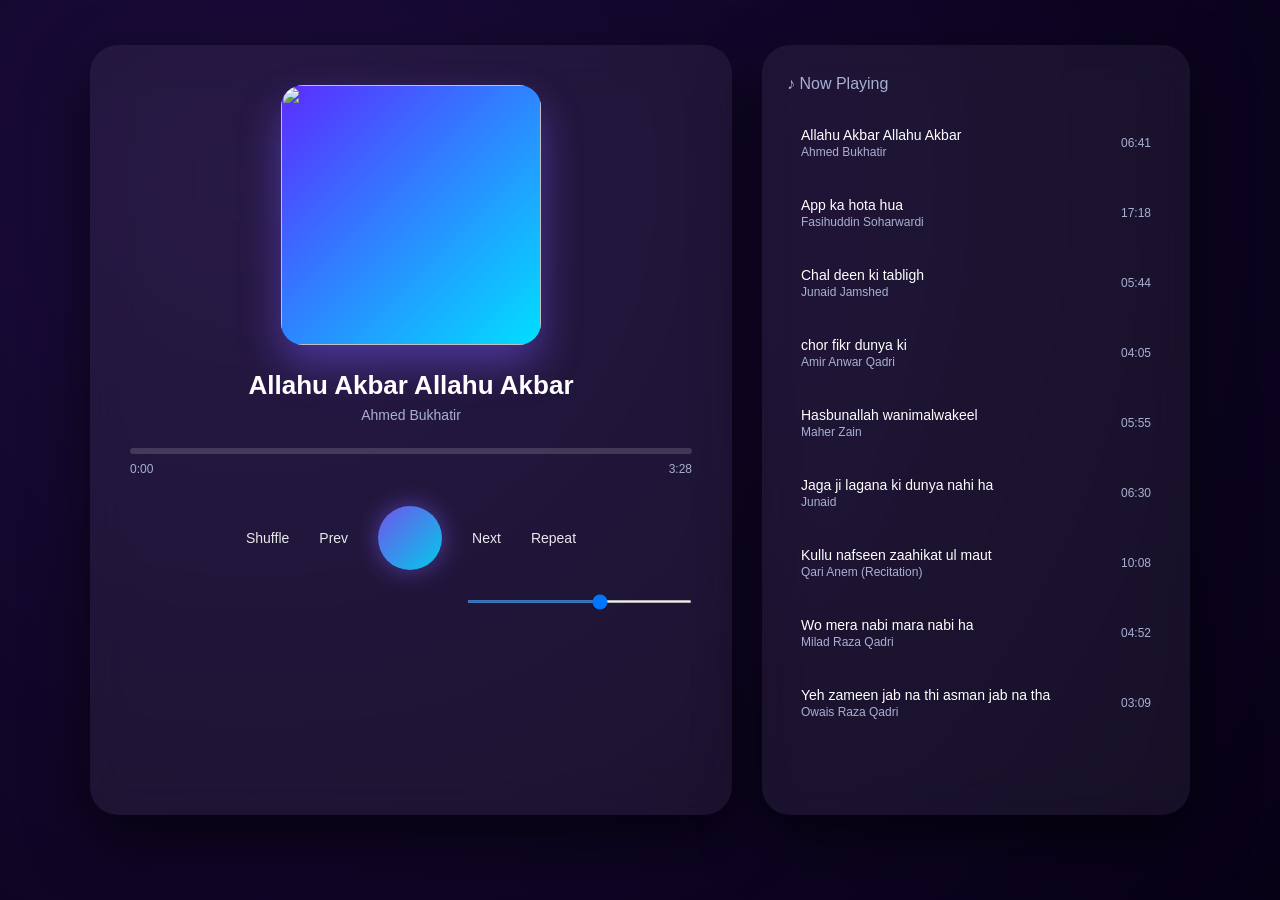
==== index.html @ 18a1b4c5 "commit code" ====
<!doctype html>
<html lang="en">
  <head>
    <meta charset="UTF-8" />
    <meta name="viewport" content="width=device-width, initial-scale=1.0" />
    <link
      rel="stylesheet"
      href="https://cdnjs.cloudflare.com/ajax/libs/font-awesome/7.0.1/css/all.min.css"
      integrity="sha512-2SwdPD6INVrV/lHTZbO2nodKhrnDdJK9/kg2XD1r9uGqPo1cUbujc+IYdlYdEErWNu69gVcYgdxlmVmzTWnetw=="
      crossorigin="anonymous"
      referrerpolicy="no-referrer"
    />
    <meta
      name="description"
      content="Islamic audio player for Naats, Hamd and Quran recitations — stream devotional recitations with album art, progress, volume, shuffle and repeat controls."
    />
    <meta name="theme-color" content="#1b8a34" />
    <link
      rel="icon"
      href="data:image/svg+xml;utf8,<svg xmlns='http://www.w3.org/2000/svg' viewBox='0 0 64 64'><rect width='64' height='64' fill='%231b8a34'/><path d='M40 32a12 12 0 1 1-12-12 9 9 0 0 0 12 12z' fill='white'/><polygon points='44,16 48,26 38,22 32,26 36,16' fill='white'/></svg>"
    />
    <link
      rel="apple-touch-icon"
      href="data:image/svg+xml;utf8,<svg xmlns='http://www.w3.org/2000/svg' viewBox='0 0 64 64'><rect width='64' height='64' fill='%231b8a34'/><path d='M40 32a12 12 0 1 1-12-12 9 9 0 0 0 12 12z' fill='white'/><polygon points='44,16 48,26 38,22 32,26 36,16' fill='white'/></svg>"
    />
      <meta name="keywords" content="audio player, Islamic music, Naats, Hamd, Quran recitation, devotional music, streaming player, music controls" />
    <link rel="stylesheet" href="style.css" />
    <title>Audio Player</title>
  </head>

  <body>
    <div class="app">
      <!-- LEFT SIDE PLAYER -->
      <div class="player-card">
        <div class="album-art">
          <img
            src="https://encrypted-tbn0.gstatic.com/images?q=tbn:ANd9GcQQZvdc0ycMD11iBwNY1EzGIeoVQK1CTWKbEw&s"
            alt=""
            class="album-img"
            alt="Album Art Image"
          />
        </div>

        <div class="track-info">
          <div class="track-title">Allahu Akbar Allahu Akbar</div>
          <div class="artist-name">Ahmed Bukhatir</div>
        </div>

        <div class="progress-container">
          <div class="progress-bar">
            <div class="progress-fill"></div>
          </div>
          <div class="time-stamps">
            <span id="song-time">0:00</span>
            <span class="total-time">3:28</span>
          </div>
        </div>

        <div class="controls">
          <button class="btn btn-shuffle">Shuffle</button>
          <button class="btn btn-previous">Prev</button>
          <button class="btn btn-play">
            <i class="fa-solid fa-play play-btn"></i>
          </button>
          <button class="btn btn-next">Next</button>
          <button class="btn btn-repeat">Repeat</button>
        </div>
        <div class="volume">
          <i class="fa-solid fa-volume-high volume-icon"></i>
          <input
            type="range"
            id="volume-control"
            min="0"
            max="100"
            value="60"
            style="width: 100%; margin-top: 20px"
          />
        </div>
      </div>

      <!-- RIGHT PLAYLIST -->
      <div class="playlist-panel">
        <div class="panel-title">♪ Now Playing</div>
      </div>
    </div>
    <script src="script.js"></script>
  </body>
</html>
---- style.css ----
:root {
        --bg-dark: #0d0221;
        --bg-card: rgba(255, 255, 255, 0.06);
        --neon-purple: #7b5cff;
        --neon-blue: #00e0ff;
        --text-muted: #a8b0d3;
      }

      * {
        margin: 0;
        padding: 0;
        box-sizing: border-box;
        font-family: "Segoe UI", Roboto, sans-serif;
      }

      body {
        min-height: 100vh;
        background: radial-gradient(circle at 20% 20%, #1a0b3a, #070116);
        color: white;
        display: flex;
        justify-content: center;
        align-items: center;
        padding: 30px;
      }

      .app {
        width: 100%;
        max-width: 1100px;
        display: grid;
        grid-template-columns: 1.2fr 0.8fr;
        gap: 30px;
        height: 90vh;
      }

      /* LEFT PLAYER */
      .player-card {
        background: var(--bg-card);
        backdrop-filter: blur(20px);
        border-radius: 28px;
        padding: 40px;
        box-shadow: 0 25px 60px rgba(0, 0, 0, 0.6);
        height: 95%;
      }

      .album-art {
        width: 260px;
        height: 260px;
        margin: 0 auto 25px;
        border-radius: 22px;
        background: linear-gradient(135deg, #5b2cff, #00e0ff);
        display: flex;
        align-items: center;
        justify-content: center;
        font-weight: bold;
        letter-spacing: 2px;
        box-shadow: 0 20px 40px rgba(123, 92, 255, 0.45);
      }
      .album-img {
        width: 100%;
        height: 100%;
        object-fit: cover;
        border-radius: 22px;
      }
      .track-info {
        text-align: center;
        margin-bottom: 25px;
      }

      .track-title {
        font-size: 26px;
        font-weight: 600;
        margin-bottom: 6px;
      }

      .artist-name {
        color: var(--text-muted);
        font-size: 14px;
      }

      /* PROGRESS */
      .progress-container {
        margin: 25px 0 30px;
      }

      .progress-bar {
        width: 100%;
        cursor: pointer;
        height: 6px;
        background: rgba(255, 255, 255, 0.15);
        border-radius: 10px;
        overflow: hidden;
      }

      .progress-fill {
        width: 0%;
        height: 100%;
        background: linear-gradient(
          90deg,
          var(--neon-purple),
          var(--neon-blue)
        );
      }

      .time-stamps {
        margin-top: 8px;
        display: flex;
        justify-content: space-between;
        font-size: 12px;
        color: var(--text-muted);
      }
      /* CONTROLS */
      .volume {
        display: flex;
        align-items: center;
        gap: 15px;
        margin-top: 10px;
        justify-content: end;
      }
      .volume .volume-icon {
        font-size: 18px;
        color: var(--text-muted);
        margin-top: 20px;
        margin-bottom: 15px;
        cursor: pointer;
      }
      #volume-control {
        cursor: pointer;
        width: 40% !important;
        height: 3px;
        margin-bottom: 15px;
      }
      .controls {
        display: flex;
        justify-content: center;
        align-items: center;
        gap: 30px;
        margin-bottom: 10px;
        cursor: pointer;
      }

      .btn {
        background: none;
        border: none;
        color: white;
        cursor: pointer;
        font-size: 14px;
        opacity: 0.9;
        transition: 0.25s;
      }

      .btn:hover {
        opacity: 1;
        transform: scale(1.08);
      }

      .btn-play {
        width: 64px;
        height: 64px;
        border-radius: 50%;
        background: linear-gradient(
          135deg,
          var(--neon-purple),
          var(--neon-blue)
        );
        display: flex;
        align-items: center;
        justify-content: center;
        font-size: 22px;
        box-shadow: 0 0 25px rgba(123, 92, 255, 0.6);
      }

      /* RIGHT PANEL */
      .playlist-panel {
        height: 95%;
        background: var(--bg-card);
        backdrop-filter: blur(20px);
        border-radius: 28px;
        padding: 30px 25px;
        box-shadow: 0 25px 60px rgba(0, 0, 0, 0.6);
        overflow-y: auto;
        scrollbar-width: thin;
        scrollbar-color: var(--neon-purple) transparent;
        scroll-behavior: smooth;
      }

      .panel-title {
        font-size: 16px;
        margin-bottom: 20px;
        color: var(--text-muted);
      }

      .playlist-item {
        display: flex;
        justify-content: space-between;
        align-items: center;
        padding: 14px;
        border-radius: 14px;
        margin-bottom: 10px;
        transition: 0.25s;
        cursor: pointer;
      }

      .playlist-item:hover {
        background: rgba(255, 255, 255, 0.05);
      }

      .playlist-item.active {
        background: linear-gradient(
          135deg,
          rgba(123, 92, 255, 0.35),
          rgba(0, 224, 255, 0.25)
        );
      }

      .item-info {
        display: flex;
        flex-direction: column;
        gap: 2px;
      }

      .song-name {
        font-size: 14px;
        font-weight: 500;
      }

      .artist-small {
        font-size: 12px;
        color: var(--text-muted);
      }

      .duration {
        font-size: 12px;
        color: var(--text-muted);
      }

      /* RESPONSIVE */
      @media (max-width: 900px) {
        body {
          padding: 0%;
        }
        .app {
          grid-template-columns: 1fr;
          gap: 10px;
        }
        .player-card {
          border-radius: 0%;
        }
        .playlist-panel {
          border-radius: 0%;
          min-height: 70vh;
        }
      }
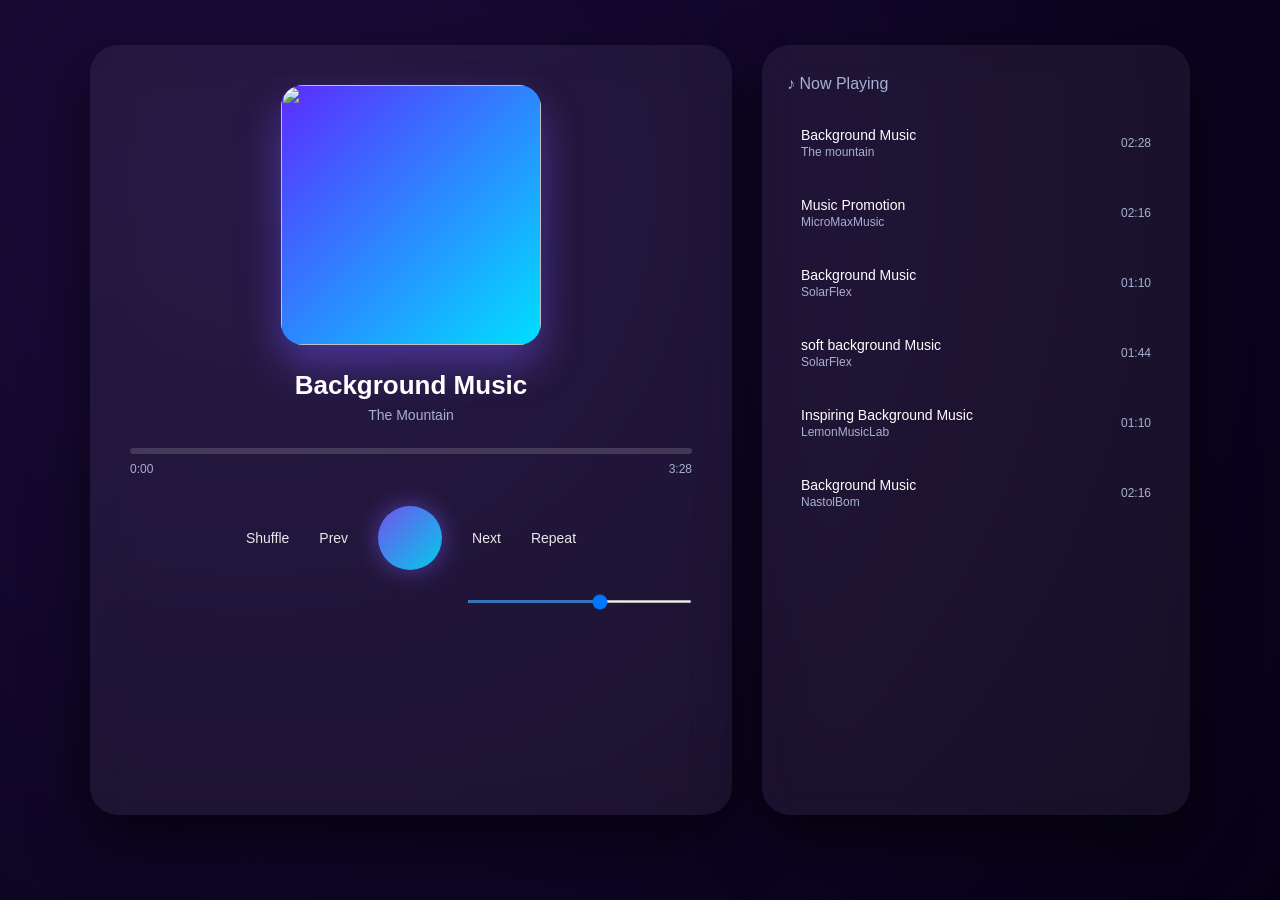
==== commit c9b3b08c: "change some odd photos and text" ====
--- a/index.html
+++ b/index.html
@@ -12,18 +12,18 @@
     />
     <meta
       name="description"
-      content="Islamic audio player for Naats, Hamd and Quran recitations — stream devotional recitations with album art, progress, volume, shuffle and repeat controls."
+      content=" audio player backgroundMusic — stream devotional bgMusic with album art, progress, volume, shuffle and repeat controls."
     />
     <meta name="theme-color" content="#1b8a34" />
     <link
       rel="icon"
-      href="data:image/svg+xml;utf8,<svg xmlns='http://www.w3.org/2000/svg' viewBox='0 0 64 64'><rect width='64' height='64' fill='%231b8a34'/><path d='M40 32a12 12 0 1 1-12-12 9 9 0 0 0 12 12z' fill='white'/><polygon points='44,16 48,26 38,22 32,26 36,16' fill='white'/></svg>"
+      href="https://cdn.pixabay.com/audio/2023/07/22/17-23-51-813_200x200.jpg"
     />
-    <link
-      rel="apple-touch-icon"
-      href="data:image/svg+xml;utf8,<svg xmlns='http://www.w3.org/2000/svg' viewBox='0 0 64 64'><rect width='64' height='64' fill='%231b8a34'/><path d='M40 32a12 12 0 1 1-12-12 9 9 0 0 0 12 12z' fill='white'/><polygon points='44,16 48,26 38,22 32,26 36,16' fill='white'/></svg>"
+
+    <meta
+      name="keywords"
+      content="audio player, bgmusic, background, softmusics"
     />
-      <meta name="keywords" content="audio player, Islamic music, Naats, Hamd, Quran recitation, devotional music, streaming player, music controls" />
     <link rel="stylesheet" href="style.css" />
     <title>Audio Player</title>
   </head>
@@ -34,7 +34,7 @@
       <div class="player-card">
         <div class="album-art">
           <img
-            src="https://encrypted-tbn0.gstatic.com/images?q=tbn:ANd9GcQQZvdc0ycMD11iBwNY1EzGIeoVQK1CTWKbEw&s"
+            src="https://cdn.pixabay.com/audio/2023/07/22/17-23-51-813_200x200.jpg"
             alt=""
             class="album-img"
             alt="Album Art Image"
@@ -42,8 +42,8 @@
         </div>
 
         <div class="track-info">
-          <div class="track-title">Allahu Akbar Allahu Akbar</div>
-          <div class="artist-name">Ahmed Bukhatir</div>
+          <div class="track-title">Background Music</div>
+          <div class="artist-name">The Mountain</div>
         </div>
 
         <div class="progress-container">
--- a/style.css
+++ b/style.css
@@ -1,252 +1,251 @@
-      :root {
-        --bg-dark: #0d0221;
-        --bg-card: rgba(255, 255, 255, 0.06);
-        --neon-purple: #7b5cff;
-        --neon-blue: #00e0ff;
-        --text-muted: #a8b0d3;
-      }
-
-      * {
-        margin: 0;
-        padding: 0;
-        box-sizing: border-box;
-        font-family: "Segoe UI", Roboto, sans-serif;
-      }
-
-      body {
-        min-height: 100vh;
-        background: radial-gradient(circle at 20% 20%, #1a0b3a, #070116);
-        color: white;
-        display: flex;
-        justify-content: center;
-        align-items: center;
-        padding: 30px;
-      }
-
-      .app {
-        width: 100%;
-        max-width: 1100px;
-        display: grid;
-        grid-template-columns: 1.2fr 0.8fr;
-        gap: 30px;
-        height: 90vh;
-      }
-
-      /* LEFT PLAYER */
-      .player-card {
-        background: var(--bg-card);
-        backdrop-filter: blur(20px);
-        border-radius: 28px;
-        padding: 40px;
-        box-shadow: 0 25px 60px rgba(0, 0, 0, 0.6);
-        height: 95%;
-      }
-
-      .album-art {
-        width: 260px;
-        height: 260px;
-        margin: 0 auto 25px;
-        border-radius: 22px;
-        background: linear-gradient(135deg, #5b2cff, #00e0ff);
-        display: flex;
-        align-items: center;
-        justify-content: center;
-        font-weight: bold;
-        letter-spacing: 2px;
-        box-shadow: 0 20px 40px rgba(123, 92, 255, 0.45);
-      }
-      .album-img {
-        width: 100%;
-        height: 100%;
-        object-fit: cover;
-        border-radius: 22px;
-      }
-      .track-info {
-        text-align: center;
-        margin-bottom: 25px;
-      }
-
-      .track-title {
-        font-size: 26px;
-        font-weight: 600;
-        margin-bottom: 6px;
-      }
-
-      .artist-name {
-        color: var(--text-muted);
-        font-size: 14px;
-      }
-
-      /* PROGRESS */
-      .progress-container {
-        margin: 25px 0 30px;
-      }
-
-      .progress-bar {
-        width: 100%;
-        cursor: pointer;
-        height: 6px;
-        background: rgba(255, 255, 255, 0.15);
-        border-radius: 10px;
-        overflow: hidden;
-      }
-
-      .progress-fill {
-        width: 0%;
-        height: 100%;
-        background: linear-gradient(
-          90deg,
-          var(--neon-purple),
-          var(--neon-blue)
-        );
-      }
-
-      .time-stamps {
-        margin-top: 8px;
-        display: flex;
-        justify-content: space-between;
-        font-size: 12px;
-        color: var(--text-muted);
-      }
-      /* CONTROLS */
-      .volume {
-        display: flex;
-        align-items: center;
-        gap: 15px;
-        margin-top: 10px;
-        justify-content: end;
-      }
-      .volume .volume-icon {
-        font-size: 18px;
-        color: var(--text-muted);
-        margin-top: 20px;
-        margin-bottom: 15px;
-        cursor: pointer;
-      }
-      #volume-control {
-        cursor: pointer;
-        width: 40% !important;
-        height: 3px;
-        margin-bottom: 15px;
-      }
-      .controls {
-        display: flex;
-        justify-content: center;
-        align-items: center;
-        gap: 30px;
-        margin-bottom: 10px;
-        cursor: pointer;
-      }
-
-      .btn {
-        background: none;
-        border: none;
-        color: white;
-        cursor: pointer;
-        font-size: 14px;
-        opacity: 0.9;
-        transition: 0.25s;
-      }
-
-      .btn:hover {
-        opacity: 1;
-        transform: scale(1.08);
-      }
-
-      .btn-play {
-        width: 64px;
-        height: 64px;
-        border-radius: 50%;
-        background: linear-gradient(
-          135deg,
-          var(--neon-purple),
-          var(--neon-blue)
-        );
-        display: flex;
-        align-items: center;
-        justify-content: center;
-        font-size: 22px;
-        box-shadow: 0 0 25px rgba(123, 92, 255, 0.6);
-      }
-
-      /* RIGHT PANEL */
-      .playlist-panel {
-        height: 95%;
-        background: var(--bg-card);
-        backdrop-filter: blur(20px);
-        border-radius: 28px;
-        padding: 30px 25px;
-        box-shadow: 0 25px 60px rgba(0, 0, 0, 0.6);
-        overflow-y: auto;
-        scrollbar-width: thin;
-        scrollbar-color: var(--neon-purple) transparent;
-        scroll-behavior: smooth;
-      }
-
-      .panel-title {
-        font-size: 16px;
-        margin-bottom: 20px;
-        color: var(--text-muted);
-      }
-
-      .playlist-item {
-        display: flex;
-        justify-content: space-between;
-        align-items: center;
-        padding: 14px;
-        border-radius: 14px;
-        margin-bottom: 10px;
-        transition: 0.25s;
-        cursor: pointer;
-      }
-
-      .playlist-item:hover {
-        background: rgba(255, 255, 255, 0.05);
-      }
-
-      .playlist-item.active {
-        background: linear-gradient(
-          135deg,
-          rgba(123, 92, 255, 0.35),
-          rgba(0, 224, 255, 0.25)
-        );
-      }
-
-      .item-info {
-        display: flex;
-        flex-direction: column;
-        gap: 2px;
-      }
-
-      .song-name {
-        font-size: 14px;
-        font-weight: 500;
-      }
-
-      .artist-small {
-        font-size: 12px;
-        color: var(--text-muted);
-      }
-
-      .duration {
-        font-size: 12px;
-        color: var(--text-muted);
-      }
-
-      /* RESPONSIVE */
-      @media (max-width: 900px) {
-        body {
-          padding: 0%;
-        }
-        .app {
-          grid-template-columns: 1fr;
-          gap: 10px;
-        }
-        .player-card {
-          border-radius: 0%;
-        }
-        .playlist-panel {
-          border-radius: 0%;
-          min-height: 70vh;
-        }
-      }+:root {
+  --bg-dark: #0d0221;
+  --bg-card: rgba(255, 255, 255, 0.06);
+  --neon-purple: #7b5cff;
+  --neon-blue: #00e0ff;
+  --text-muted: #a8b0d3;
+}
+
+* {
+  margin: 0;
+  padding: 0;
+  box-sizing: border-box;
+  font-family: "Segoe UI", Roboto, sans-serif;
+  user-select: none;
+  -webkit-tap-highlight-color: transparent !important;
+  outline: none !important;
+}
+
+body {
+  min-height: 100vh;
+  background: radial-gradient(circle at 20% 20%, #1a0b3a, #070116);
+  color: white;
+  display: flex;
+  justify-content: center;
+  align-items: center;
+  padding: 30px;
+}
+
+.app {
+  width: 100%;
+  max-width: 1100px;
+  display: grid;
+  grid-template-columns: 1.2fr 0.8fr;
+  gap: 30px;
+  height: 90vh;
+}
+
+/* LEFT PLAYER */
+.player-card {
+  background: var(--bg-card);
+  backdrop-filter: blur(20px);
+  border-radius: 28px;
+  padding: 40px;
+  box-shadow: 0 25px 60px rgba(0, 0, 0, 0.6);
+  height: 95%;
+}
+
+.album-art {
+  width: 260px;
+  height: 260px;
+  margin: 0 auto 25px;
+  border-radius: 22px;
+  background: linear-gradient(135deg, #5b2cff, #00e0ff);
+  display: flex;
+  align-items: center;
+  justify-content: center;
+  font-weight: bold;
+  letter-spacing: 2px;
+  box-shadow: 0 20px 40px rgba(123, 92, 255, 0.45);
+}
+.album-img {
+  width: 100%;
+  height: 100%;
+  object-fit: cover;
+  border-radius: 22px;
+}
+.track-info {
+  text-align: center;
+  margin-bottom: 25px;
+}
+
+.track-title {
+  font-size: 26px;
+  font-weight: 600;
+  margin-bottom: 6px;
+}
+
+.artist-name {
+  color: var(--text-muted);
+  font-size: 14px;
+}
+
+/* PROGRESS */
+.progress-container {
+  margin: 25px 0 30px;
+}
+
+.progress-bar {
+  width: 100%;
+  cursor: pointer;
+  height: 6px;
+  background: rgba(255, 255, 255, 0.15);
+  border-radius: 10px;
+  overflow: hidden;
+}
+
+.progress-fill {
+  width: 0%;
+  height: 100%;
+  background: linear-gradient(90deg, var(--neon-purple), var(--neon-blue));
+}
+
+.time-stamps {
+  margin-top: 8px;
+  display: flex;
+  justify-content: space-between;
+  font-size: 12px;
+  color: var(--text-muted);
+}
+/* CONTROLS */
+.volume {
+  display: flex;
+  align-items: center;
+  gap: 15px;
+  margin-top: 10px;
+  justify-content: end;
+}
+.volume .volume-icon {
+  font-size: 18px;
+  color: var(--text-muted);
+  margin-top: 20px;
+  margin-bottom: 15px;
+  cursor: pointer;
+}
+#volume-control {
+  cursor: pointer;
+  width: 40% !important;
+  height: 3px;
+  margin-bottom: 15px;
+}
+.controls {
+  display: flex;
+  justify-content: center;
+  align-items: center;
+  gap: 30px;
+  margin-bottom: 10px;
+  cursor: pointer;
+}
+
+.btn {
+  background: none;
+  border: none;
+  color: white;
+  cursor: pointer;
+  font-size: 14px;
+  opacity: 0.9;
+  transition: 0.25s;
+}
+
+.btn:hover {
+  opacity: 1;
+  transform: scale(1.08);
+}
+
+.btn-play {
+  width: 64px;
+  height: 64px;
+  border-radius: 50%;
+  background: linear-gradient(135deg, var(--neon-purple), var(--neon-blue));
+  display: flex;
+  align-items: center;
+  justify-content: center;
+  font-size: 22px;
+  box-shadow: 0 0 25px rgba(123, 92, 255, 0.6);
+}
+
+/* RIGHT PANEL */
+.playlist-panel {
+  height: 95%;
+  background: var(--bg-card);
+  backdrop-filter: blur(20px);
+  border-radius: 28px;
+  padding: 30px 25px;
+  box-shadow: 0 25px 60px rgba(0, 0, 0, 0.6);
+  overflow-y: auto;
+  scrollbar-width: thin;
+  scrollbar-color: var(--neon-purple) transparent;
+  scroll-behavior: smooth;
+}
+
+.panel-title {
+  font-size: 16px;
+  margin-bottom: 20px;
+  color: var(--text-muted);
+}
+
+.playlist-item {
+  display: flex;
+  justify-content: space-between;
+  align-items: center;
+  padding: 14px;
+  border-radius: 14px;
+  margin-bottom: 10px;
+  transition: 0.25s;
+  cursor: pointer;
+}
+
+.playlist-item:hover {
+  background: rgba(255, 255, 255, 0.05);
+}
+
+.playlist-item.active {
+  background: linear-gradient(
+    135deg,
+    rgba(123, 92, 255, 0.35),
+    rgba(0, 224, 255, 0.25)
+  );
+}
+
+.item-info {
+  display: flex;
+  flex-direction: column;
+  gap: 2px;
+}
+
+.song-name {
+  font-size: 14px;
+  font-weight: 500;
+}
+
+.artist-small {
+  font-size: 12px;
+  color: var(--text-muted);
+}
+
+.duration {
+  font-size: 12px;
+  color: var(--text-muted);
+}
+
+/* RESPONSIVE */
+@media (max-width: 900px) {
+  body {
+    padding: 0%;
+  }
+  .app {
+    grid-template-columns: 1fr;
+    gap: 10px;
+    outline: none;
+  }
+  .player-card {
+    border-radius: 0%;
+  }
+  .playlist-panel {
+    border-radius: 0%;
+    min-height: 70vh;
+  }
+  .btn-play {
+    --webkit-tap-highlight-color: transparent;
+  }
+}
